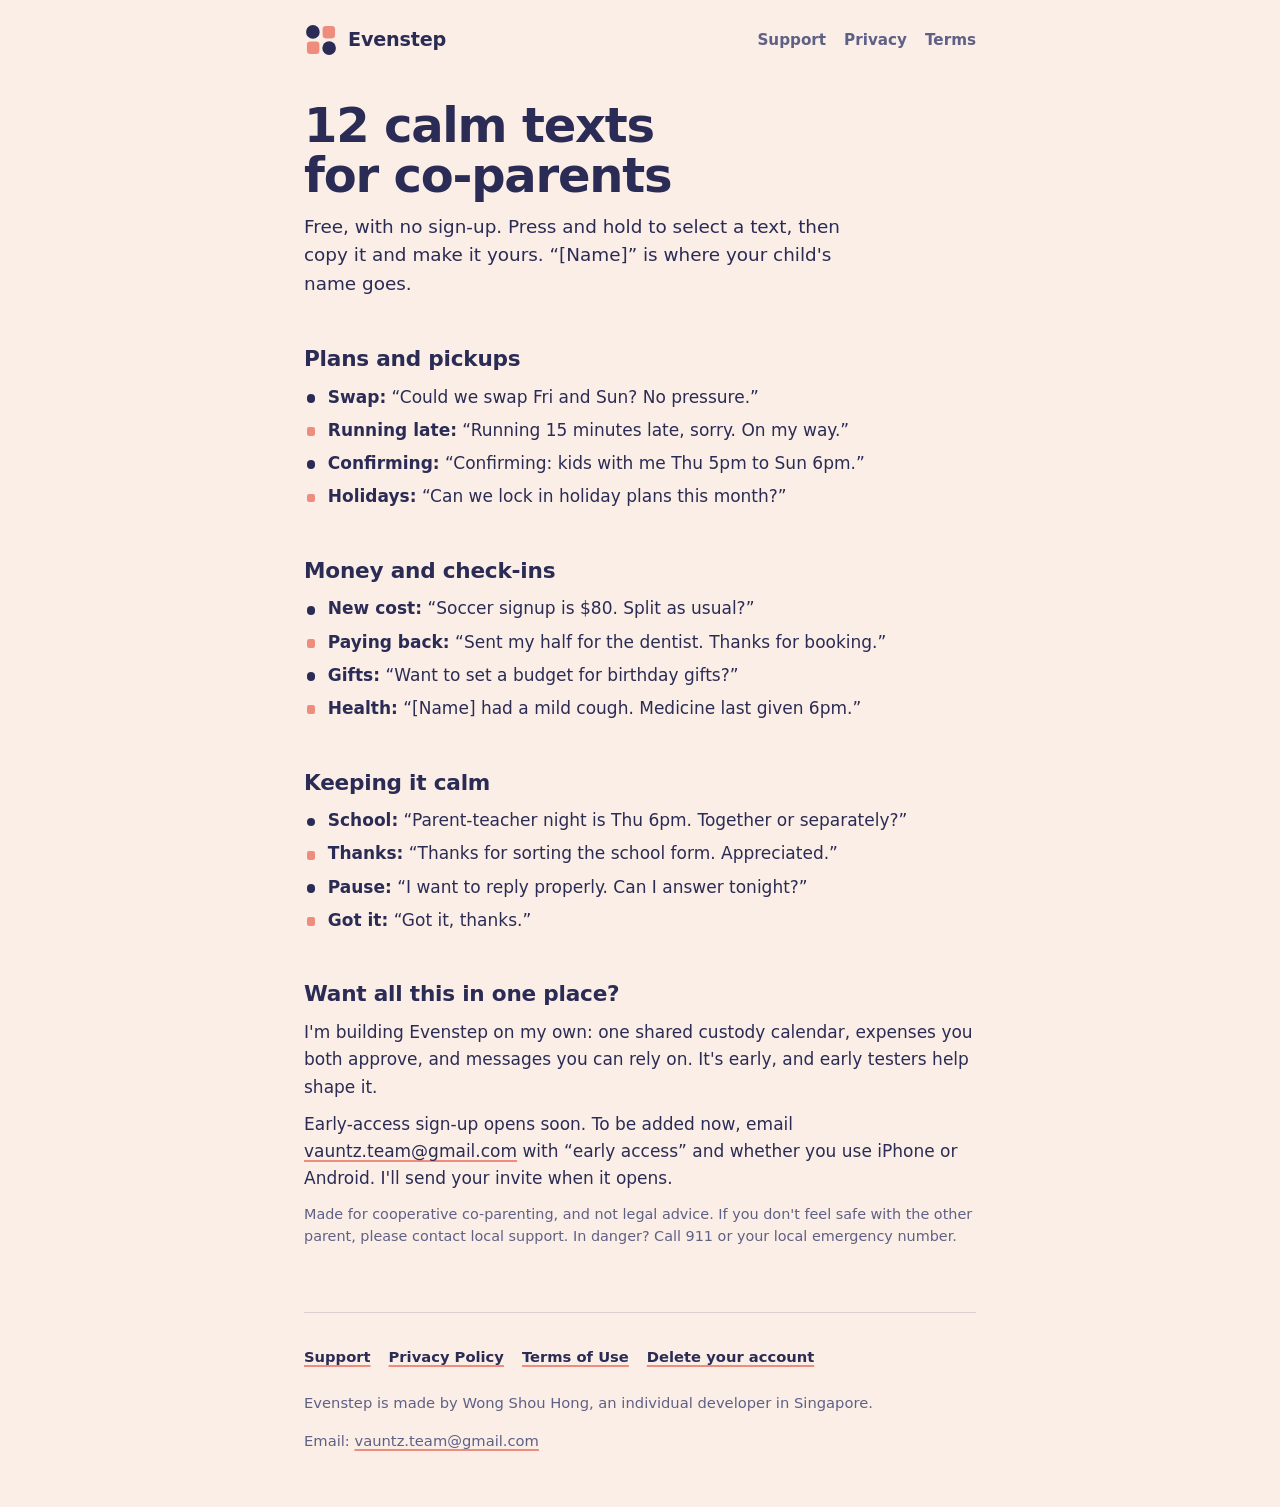
==== calm/index.html @ fd43a2b1 "Add /calm/ page (12 calm texts + early access) and early-access list to Privacy Policy (v1.1 pre-lau" ====
<!doctype html>
<html lang="en">
<head>
<meta charset="utf-8">
<meta name="viewport" content="width=device-width,initial-scale=1">
<title>12 calm texts for co-parents – Evenstep</title>
<meta name="description" content="Free: 12 short, friendly texts co-parents can copy for pickups, swaps, costs and check-ins.">
<meta name="color-scheme" content="light dark">
<meta name="theme-color" content="#fbeee6" media="(prefers-color-scheme: light)">
<meta name="theme-color" content="#0d0f24" media="(prefers-color-scheme: dark)">
<meta name="referrer" content="no-referrer">
<link rel="icon" href="/favicon.svg" type="image/svg+xml">
<link rel="apple-touch-icon" href="/apple-touch-icon.png">
<link rel="stylesheet" href="/assets/style.css">
</head>
<body>
<a class="skip" href="#main">Skip to content</a>
<div class="wrap">
<header class="top">
<a class="brand" href="/" aria-label="Evenstep home"><svg viewBox="14 14 36 36" aria-hidden="true"><circle class="lgn" cx="23.4" cy="23.4" r="7.2"/><rect class="lgc" x="33.7" y="17.1" width="13.2" height="13.2" rx="3.5"/><rect class="lgc" x="17.1" y="33.7" width="13.2" height="13.2" rx="3.5"/><circle class="lgn" cx="40.6" cy="40.6" r="7.2"/></svg><span>Evenstep</span></a>
<nav aria-label="Site"><ul class="nav"><li><a href="/support/">Support</a></li><li><a href="/privacy/">Privacy</a></li><li><a href="/terms/">Terms</a></li></ul></nav>
</header>
<main id="main">
<h1>12 calm texts for co-parents</h1>
<p class="lede">Free, with no sign-up. Press and hold to select a text, then copy it and make it yours. “[Name]” is where your child's name goes.</p>
<div class="doc">
<h2>Plans and pickups</h2><ul><li><strong>Swap:</strong> “Could we swap Fri and Sun? No pressure.”</li><li><strong>Running late:</strong> “Running 15 minutes late, sorry. On my way.”</li><li><strong>Confirming:</strong> “Confirming: kids with me Thu 5pm to Sun 6pm.”</li><li><strong>Holidays:</strong> “Can we lock in holiday plans this month?”</li></ul><h2>Money and check-ins</h2><ul><li><strong>New cost:</strong> “Soccer signup is $80. Split as usual?”</li><li><strong>Paying back:</strong> “Sent my half for the dentist. Thanks for booking.”</li><li><strong>Gifts:</strong> “Want to set a budget for birthday gifts?”</li><li><strong>Health:</strong> “[Name] had a mild cough. Medicine last given 6pm.”</li></ul><h2>Keeping it calm</h2><ul><li><strong>School:</strong> “Parent-teacher night is Thu 6pm. Together or separately?”</li><li><strong>Thanks:</strong> “Thanks for sorting the school form. Appreciated.”</li><li><strong>Pause:</strong> “I want to reply properly. Can I answer tonight?”</li><li><strong>Got it:</strong> “Got it, thanks.”</li></ul>
<h2>Want all this in one place?</h2>
<p>I'm building Evenstep on my own: one shared custody calendar, expenses you both approve, and messages you can rely on. It's early, and early testers help shape it.</p>
<p>Early-access sign-up opens soon. To be added now, email <a href="mailto:vauntz.team@gmail.com?subject=Early%20access">vauntz.team@gmail.com</a> with “early access” and whether you use iPhone or Android. I'll send your invite when it opens.</p>
<p class="meta">Made for cooperative co-parenting, and not legal advice. If you don't feel safe with the other parent, please contact local support. In danger? Call 911 or your local emergency number.</p>
</div>
</main>
<footer class="foot">
<nav aria-label="Help and policies"><ul><li><a href="/support/">Support</a></li><li><a href="/privacy/">Privacy Policy</a></li><li><a href="/terms/">Terms of Use</a></li><li><a href="/delete-account/">Delete your account</a></li></ul></nav>
<p>Evenstep is made by Wong Shou Hong, an individual developer in Singapore.</p>
<p>Email: <a href="mailto:vauntz.team@gmail.com">vauntz.team@gmail.com</a></p>
</footer>
</div>
</body>
</html>
---- assets/style.css ----
/* Evenstep website. Colours match the app (light, and dark "palette C"). No web fonts: the phone's own rounded system font. */
:root{
  color-scheme:light;
  --bg:#fbeee6;--card:#fff8f2;--ink:#2b2c55;--mut:#5f6086;
  --line:rgba(43,44,85,.16);--line2:rgba(43,44,85,.38);
  --coral:#ee8c7e;--navy:#2b2c55;--lgn:#2b2c55;
  --sky1:#cdc7e2;--sky2:#f7d3cb;--tree:#23244a;--wall:#fbe3c8;--win:#cdc7e2;
  --f:"Nunito",ui-rounded,"SF Pro Rounded","SF Pro Text",-apple-system,system-ui,"Segoe UI",Roboto,"Helvetica Neue",Arial,sans-serif;
}
@media (prefers-color-scheme:dark){
  :root{
    color-scheme:dark;
    --bg:#0d0f24;--card:#1d2152;--ink:#fbeee6;--mut:#b4b6da;
    --line:rgba(251,238,230,.18);--line2:rgba(251,238,230,.42);
    --coral:#f09a8c;--navy:#4b50a6;--lgn:#9ea2e8;
    --sky1:#363a82;--sky2:#6a4f86;--tree:#0f1129;--wall:#f2dcc6;--win:#363a82;
  }
}
*{box-sizing:border-box}
html{-webkit-text-size-adjust:100%;text-size-adjust:100%}
body{margin:0;background:var(--bg);color:var(--ink);font:500 17px/1.6 var(--f);overflow-wrap:anywhere}
.wrap{max-width:44rem;margin:0 auto;padding:0 16px}
a{color:inherit;text-decoration-line:underline;text-decoration-color:var(--coral);text-decoration-thickness:.14em;text-underline-offset:.2em}
a:hover{text-decoration-color:currentColor}
a:focus-visible,summary:focus-visible{outline:3px solid var(--ink);outline-offset:3px;border-radius:6px}
.skip{position:absolute;left:-999px;top:8px;background:var(--ink);color:var(--bg);padding:10px 14px;border-radius:10px;z-index:9;text-decoration:none}
.skip:focus{left:16px}

/* header */
.top{display:flex;flex-wrap:wrap;align-items:center;justify-content:space-between;gap:4px 18px;padding:18px 0 10px}
.brand{display:inline-flex;align-items:center;gap:10px;font-weight:800;font-size:1.2rem;letter-spacing:-.01em;text-decoration:none;min-height:44px}
.brand svg{width:34px;height:34px;flex:none}
.nav{display:flex;flex-wrap:wrap;gap:0 18px;margin:0;padding:0;list-style:none}
.nav a{display:inline-flex;align-items:center;min-height:44px;font-weight:700;font-size:.95rem;text-decoration:none;color:var(--mut)}
.nav a:hover,.nav a[aria-current=page]{color:var(--ink)}
.nav a[aria-current=page]{text-decoration:underline;text-decoration-color:var(--coral);text-decoration-thickness:.14em;text-underline-offset:.35em}
.lgn{fill:var(--lgn)}.lgc{fill:var(--coral)}

/* page heading */
main{padding-bottom:56px}
h1{font-weight:800;font-size:clamp(2.1rem,8vw,3rem);line-height:1.05;letter-spacing:-.025em;margin:28px 0 12px;overflow-wrap:break-word}
.meta{color:var(--mut);font-size:.9rem;line-height:1.55;margin:0 0 18px}
.notice{background:var(--card);border:1.5px dashed var(--line2);border-radius:18px;padding:14px 16px;margin:0 0 22px;font-size:.98rem}
.notice p{margin:0}
.toc{border-top:1px solid var(--line);border-bottom:1px solid var(--line);margin:0 0 8px}
.toc summary{cursor:pointer;font-weight:800;min-height:48px;display:flex;align-items:center;justify-content:space-between;gap:12px;list-style:none}
.toc summary::-webkit-details-marker{display:none}
.toc summary::after{content:"";flex:none;width:.55em;height:.55em;margin-right:4px;border-right:2.5px solid currentColor;border-bottom:2.5px solid currentColor;transform:translateY(-25%) rotate(45deg);transition:transform .2s ease}
.toc[open] summary::after{transform:translateY(25%) rotate(-135deg)}
.toc ul{list-style:none;padding:0 0 14px;margin:0;columns:2 15rem;column-gap:24px}
.toc li{margin:0;padding:4px 0;break-inside:avoid;font-size:.95rem}
.toc li::before{display:none}

/* content */
.doc h2{font-weight:800;font-size:1.35rem;line-height:1.25;letter-spacing:-.01em;margin:2.2em 0 .5em;scroll-margin-top:16px}
.doc h3{font-weight:800;font-size:1.08rem;line-height:1.3;margin:1.7em 0 .3em;scroll-margin-top:16px}
.doc p{margin:.6em 0}
.doc strong{font-weight:800}
.doc ul{list-style:none;padding:0;margin:.6em 0}
.doc ul>li{position:relative;padding-left:1.4em;margin:.35em 0}
.doc ul>li::before{content:"";position:absolute;left:.15em;top:.62em;width:.5em;height:.5em;border-radius:50%;background:var(--navy)}
.doc ul>li:nth-child(even)::before{border-radius:.13em;background:var(--coral)}
.doc ul ul>li::before,.doc ul ul>li:nth-child(even)::before{background:transparent;border:2px solid var(--mut);border-radius:50%;width:.42em;height:.42em}
.doc ol{padding-left:1.6em;margin:.6em 0}
.doc ol>li{margin:.5em 0;padding-left:.2em}
.doc ol>li::marker{font-weight:800;color:var(--ink)}

/* tables: real tables on wide screens, stacked rows on phones */
.tbl{margin:1em 0 1.3em}
.doc table{width:100%;border-collapse:collapse;font-size:.94rem;line-height:1.45}
.doc th,.doc td{text-align:left;vertical-align:top;padding:9px 10px 9px 0;border-top:1px solid var(--line)}
.doc thead th{font-weight:800;color:var(--mut);border-top:0;padding-top:0}
.doc tbody th{font-weight:800}
@media (max-width:40rem){
  .doc thead{position:absolute;width:1px;height:1px;overflow:hidden;clip:rect(0 0 0 0);white-space:nowrap}
  .doc table,.doc tbody,.doc tr,.doc th,.doc td{display:block;width:100%}
  .doc tbody tr{background:var(--card);border:1px solid var(--line);border-radius:16px;padding:12px 14px;margin:0 0 10px}
  .doc tbody th,.doc tbody td{border:0;padding:2px 0}
  .doc tbody th{font-size:1rem;margin-bottom:4px}
  .doc tbody td::before{content:attr(data-label) ": ";font-weight:800;color:var(--mut)}
}

/* home */
.hero h1{font-size:clamp(2.3rem,10vw,3.6rem);margin-top:22px}
.lede{font-size:1.15rem;line-height:1.55;margin:0 0 10px;max-width:36rem}
.soon{display:inline-block;font-weight:800;font-size:.95rem;line-height:1.4;border:1.5px dashed var(--line2);border-radius:14px;padding:7px 14px;margin:6px 0 22px}
.scene{display:block;width:100%;height:auto;border-radius:28px;background:linear-gradient(180deg,var(--sky1),var(--sky2))}
.m1{fill:var(--coral)}.m2{fill:var(--navy)}.tr{fill:var(--tree)}.wl{fill:var(--wall)}.wn{fill:var(--win)}.rf{stroke:var(--tree);stroke-width:2;stroke-linejoin:round}.rn{fill:var(--navy)}.rc{fill:var(--coral)}.pth{fill:none;stroke:var(--wall);stroke-width:3;stroke-linecap:round;stroke-dasharray:1 9}

/* footer */
.foot{border-top:1px solid var(--line);padding:22px 0 40px;color:var(--mut);font-size:.92rem}
.foot ul{list-style:none;padding:0;margin:0 0 12px;display:flex;flex-wrap:wrap;gap:0 18px}
.foot li a{display:inline-flex;align-items:center;min-height:44px;font-weight:700;color:var(--ink)}
.foot p{margin:.3em 0}
@media (prefers-reduced-motion:reduce){*{scroll-behavior:auto!important}}
@media print{.top .nav,.toc,.foot ul,.skip{display:none}body{background:#fff;color:#000}.notice{border-color:#999}}

/* review fixes, 22 Oct 2026 */
.doc th,.doc td{overflow-wrap:break-word}
.foot p a{display:inline-flex;align-items:center;min-height:44px}
.toc li{padding:0}
.toc li a{display:block;padding:10px 0}
h1,.doc h2,.doc h3{text-wrap:balance}
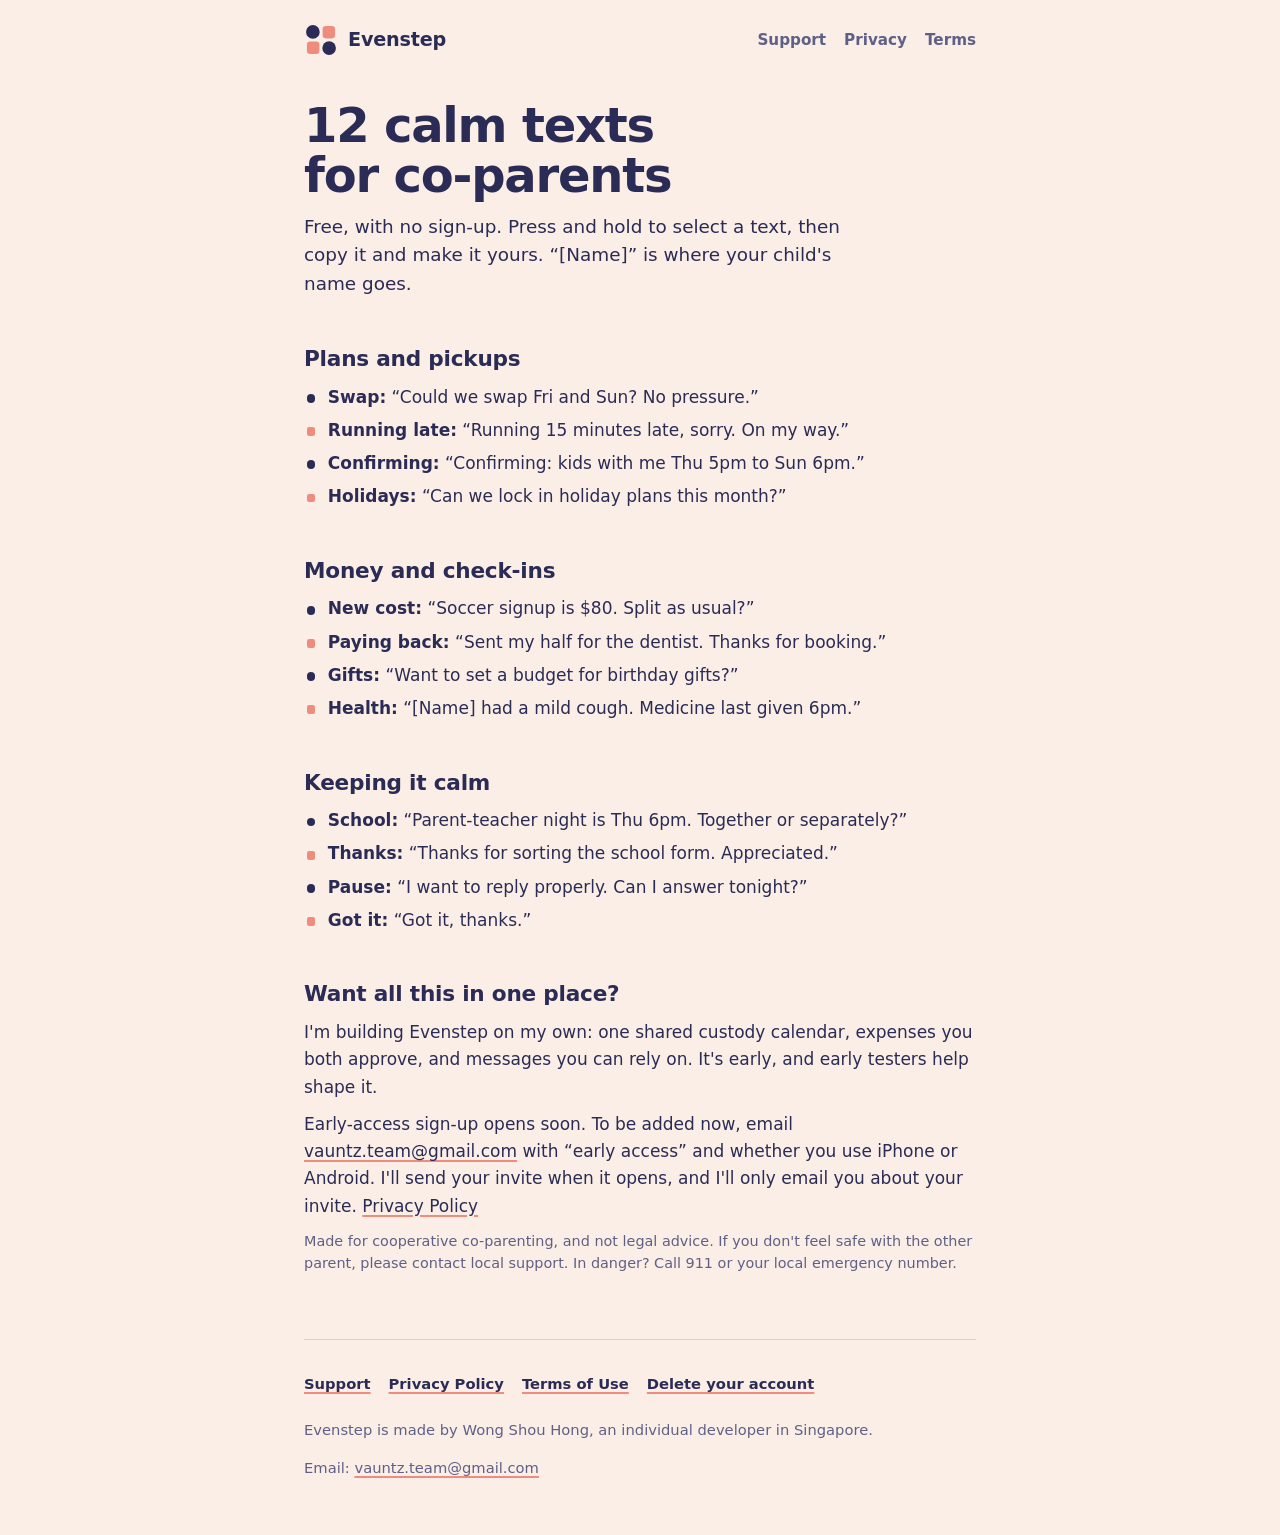
==== commit 52c5daba: "Fix build: restore all pages (quoting error in calm page note) Co-Authored-By: Claude Opus 5.5 <nore" ====
--- a/calm/index.html
+++ b/calm/index.html
@@ -27,7 +27,7 @@
 <h2>Plans and pickups</h2><ul><li><strong>Swap:</strong> “Could we swap Fri and Sun? No pressure.”</li><li><strong>Running late:</strong> “Running 15 minutes late, sorry. On my way.”</li><li><strong>Confirming:</strong> “Confirming: kids with me Thu 5pm to Sun 6pm.”</li><li><strong>Holidays:</strong> “Can we lock in holiday plans this month?”</li></ul><h2>Money and check-ins</h2><ul><li><strong>New cost:</strong> “Soccer signup is $80. Split as usual?”</li><li><strong>Paying back:</strong> “Sent my half for the dentist. Thanks for booking.”</li><li><strong>Gifts:</strong> “Want to set a budget for birthday gifts?”</li><li><strong>Health:</strong> “[Name] had a mild cough. Medicine last given 6pm.”</li></ul><h2>Keeping it calm</h2><ul><li><strong>School:</strong> “Parent-teacher night is Thu 6pm. Together or separately?”</li><li><strong>Thanks:</strong> “Thanks for sorting the school form. Appreciated.”</li><li><strong>Pause:</strong> “I want to reply properly. Can I answer tonight?”</li><li><strong>Got it:</strong> “Got it, thanks.”</li></ul>
 <h2>Want all this in one place?</h2>
 <p>I'm building Evenstep on my own: one shared custody calendar, expenses you both approve, and messages you can rely on. It's early, and early testers help shape it.</p>
-<p>Early-access sign-up opens soon. To be added now, email <a href="mailto:vauntz.team@gmail.com?subject=Early%20access">vauntz.team@gmail.com</a> with “early access” and whether you use iPhone or Android. I'll send your invite when it opens.</p>
+<p>Early-access sign-up opens soon. To be added now, email <a href="mailto:vauntz.team@gmail.com?subject=Early%20access">vauntz.team@gmail.com</a> with “early access” and whether you use iPhone or Android. I'll send your invite when it opens, and I'll only email you about your invite. <a href='/privacy/'>Privacy Policy</a></p>
 <p class="meta">Made for cooperative co-parenting, and not legal advice. If you don't feel safe with the other parent, please contact local support. In danger? Call 911 or your local emergency number.</p>
 </div>
 </main>
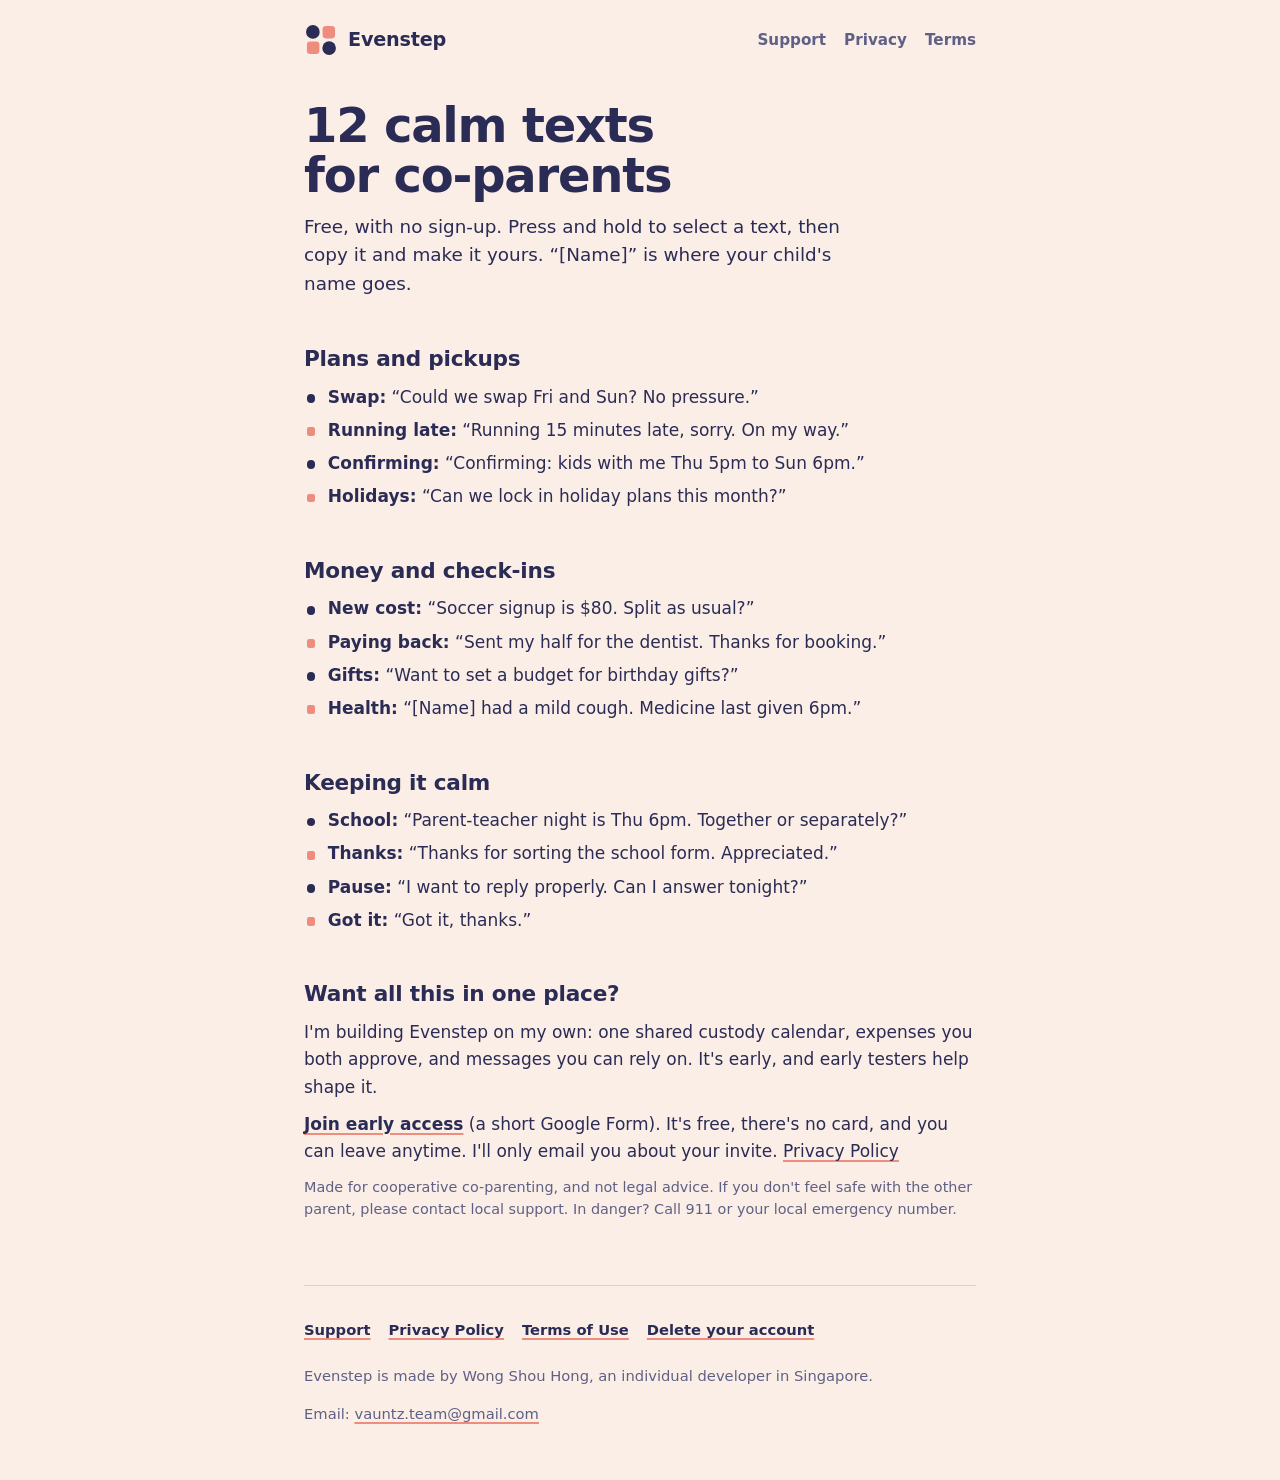
==== commit b1047dad: "Calm page: link the early-access Google Form Co-Authored-By: Claude Opus 5.5 <noreply@anthropic.com>" ====
--- a/calm/index.html
+++ b/calm/index.html
@@ -27,7 +27,7 @@
 <h2>Plans and pickups</h2><ul><li><strong>Swap:</strong> “Could we swap Fri and Sun? No pressure.”</li><li><strong>Running late:</strong> “Running 15 minutes late, sorry. On my way.”</li><li><strong>Confirming:</strong> “Confirming: kids with me Thu 5pm to Sun 6pm.”</li><li><strong>Holidays:</strong> “Can we lock in holiday plans this month?”</li></ul><h2>Money and check-ins</h2><ul><li><strong>New cost:</strong> “Soccer signup is $80. Split as usual?”</li><li><strong>Paying back:</strong> “Sent my half for the dentist. Thanks for booking.”</li><li><strong>Gifts:</strong> “Want to set a budget for birthday gifts?”</li><li><strong>Health:</strong> “[Name] had a mild cough. Medicine last given 6pm.”</li></ul><h2>Keeping it calm</h2><ul><li><strong>School:</strong> “Parent-teacher night is Thu 6pm. Together or separately?”</li><li><strong>Thanks:</strong> “Thanks for sorting the school form. Appreciated.”</li><li><strong>Pause:</strong> “I want to reply properly. Can I answer tonight?”</li><li><strong>Got it:</strong> “Got it, thanks.”</li></ul>
 <h2>Want all this in one place?</h2>
 <p>I'm building Evenstep on my own: one shared custody calendar, expenses you both approve, and messages you can rely on. It's early, and early testers help shape it.</p>
-<p>Early-access sign-up opens soon. To be added now, email <a href="mailto:vauntz.team@gmail.com?subject=Early%20access">vauntz.team@gmail.com</a> with “early access” and whether you use iPhone or Android. I'll send your invite when it opens, and I'll only email you about your invite. <a href='/privacy/'>Privacy Policy</a></p>
+<p><a href="https://forms.gle/FTUVDpLibvoAQpgg6"><strong>Join early access</strong></a> (a short Google Form). It's free, there's no card, and you can leave anytime. I'll only email you about your invite. <a href='/privacy/'>Privacy Policy</a></p>
 <p class="meta">Made for cooperative co-parenting, and not legal advice. If you don't feel safe with the other parent, please contact local support. In danger? Call 911 or your local emergency number.</p>
 </div>
 </main>
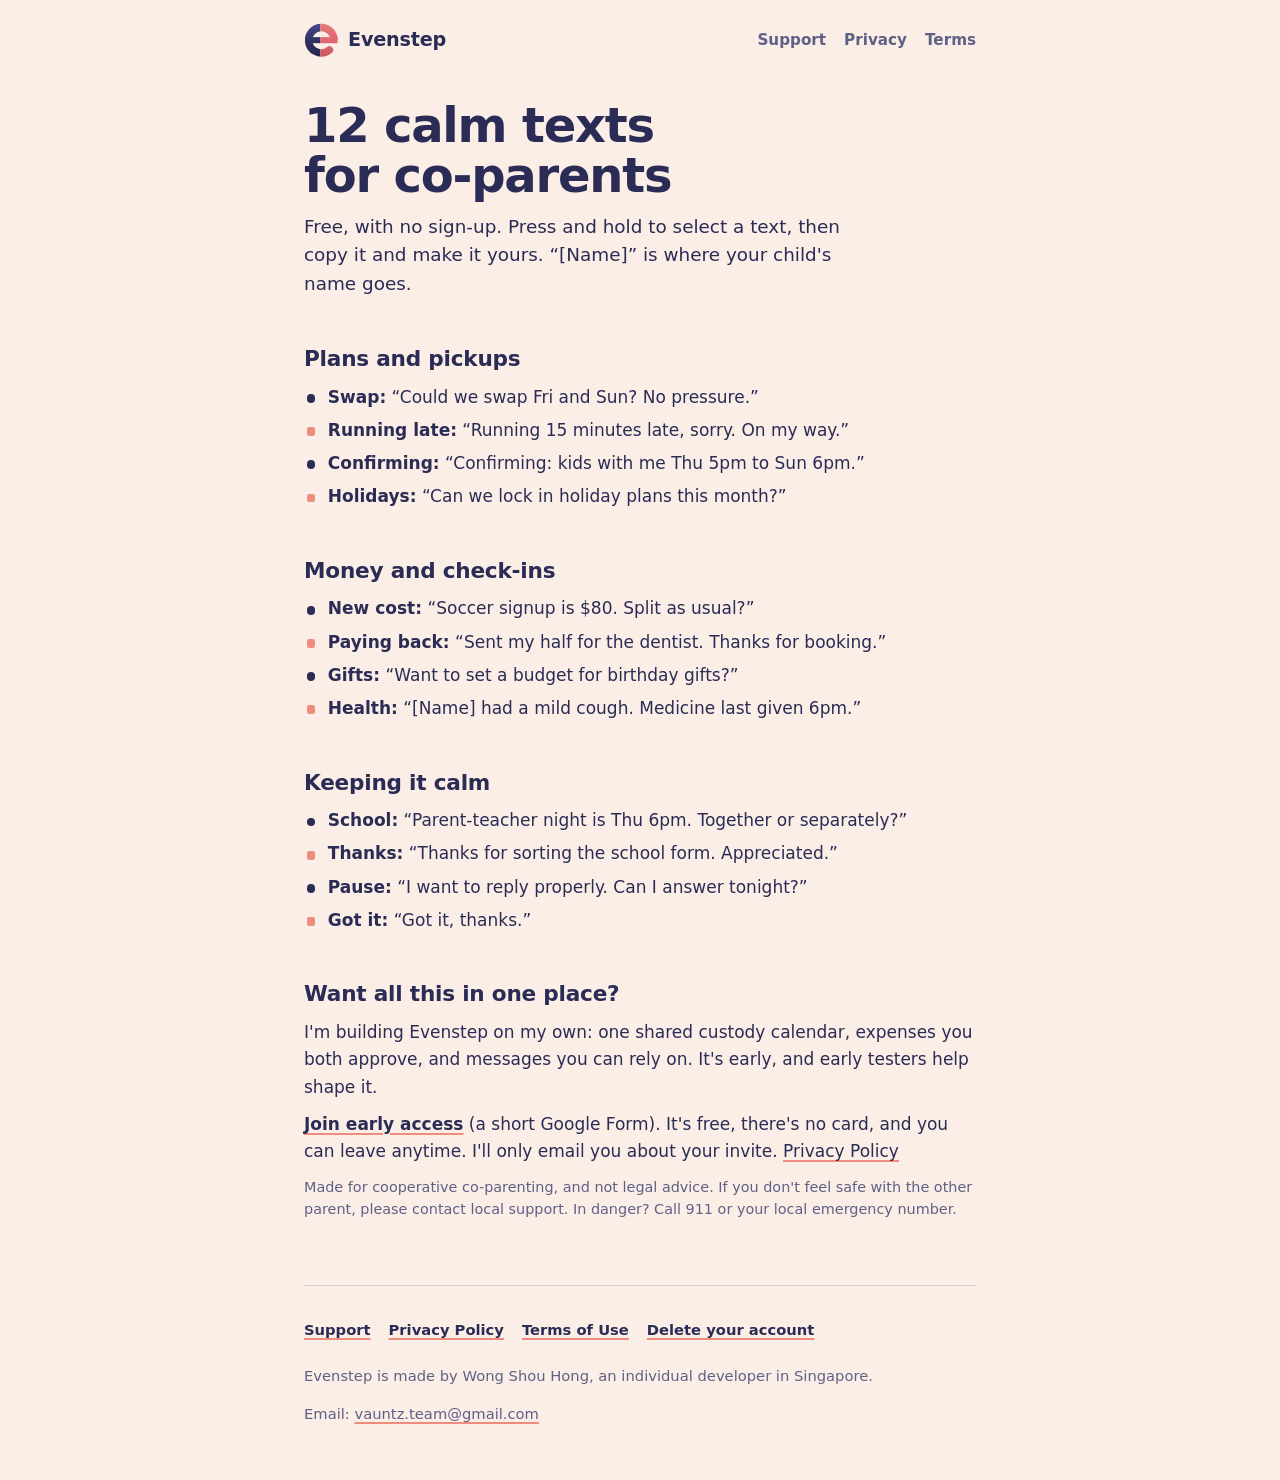
==== commit 01cad045: "The e logo, favicon and home-screen icon (the app icon's design); light mode only Founder, 7 Nov 202" ====
--- a/calm/index.html
+++ b/calm/index.html
@@ -5,9 +5,8 @@
 <meta name="viewport" content="width=device-width,initial-scale=1">
 <title>12 calm texts for co-parents – Evenstep</title>
 <meta name="description" content="Free: 12 short, friendly texts co-parents can copy for pickups, swaps, costs and check-ins.">
-<meta name="color-scheme" content="light dark">
-<meta name="theme-color" content="#fbeee6" media="(prefers-color-scheme: light)">
-<meta name="theme-color" content="#0d0f24" media="(prefers-color-scheme: dark)">
+<meta name="color-scheme" content="light">
+<meta name="theme-color" content="#fbeee6">
 <meta name="referrer" content="no-referrer">
 <link rel="icon" href="/favicon.svg" type="image/svg+xml">
 <link rel="apple-touch-icon" href="/apple-touch-icon.png">
@@ -17,7 +16,7 @@
 <a class="skip" href="#main">Skip to content</a>
 <div class="wrap">
 <header class="top">
-<a class="brand" href="/" aria-label="Evenstep home"><svg viewBox="14 14 36 36" aria-hidden="true"><circle class="lgn" cx="23.4" cy="23.4" r="7.2"/><rect class="lgc" x="33.7" y="17.1" width="13.2" height="13.2" rx="3.5"/><rect class="lgc" x="17.1" y="33.7" width="13.2" height="13.2" rx="3.5"/><circle class="lgn" cx="40.6" cy="40.6" r="7.2"/></svg><span>Evenstep</span></a>
+<a class="brand" href="/" aria-label="Evenstep home"><svg viewBox="170 170 684 684" aria-hidden="true"><defs><clipPath id="ec"><circle cx="512" cy="512" r="330"/></clipPath><clipPath id="eL"><rect x="-300" y="-300" width="793.75" height="1624"/></clipPath><clipPath id="eR"><rect x="493.75" y="-300" width="830.25" height="1624"/></clipPath><linearGradient id="gl" gradientUnits="userSpaceOnUse" x1="0" y1="182" x2="0" y2="842"><stop offset="0" stop-color="#45488c"/><stop offset=".55" stop-color="#2f315f"/><stop offset="1" stop-color="#242549"/></linearGradient><linearGradient id="gr" gradientUnits="userSpaceOnUse" x1="0" y1="182" x2="0" y2="842"><stop offset="0" stop-color="#e9787a"/><stop offset=".55" stop-color="#df6670"/><stop offset="1" stop-color="#cf5664"/></linearGradient></defs><g transform="translate(6.9 3.25)"><g clip-path="url(#eL)"><path d="M257 512A255 255 0 0 0 404.23 743.11A255 255 0 0 0 675.91 707.34" fill="none" stroke="url(#gl)" stroke-width="150" stroke-linecap="round"/><path d="M257 512A255 255 0 0 1 512 257A255 255 0 0 1 767 512" fill="none" stroke="url(#gl)" stroke-width="150"/><rect x="182" y="451" width="660" height="122" fill="url(#gl)" clip-path="url(#ec)"/></g><g clip-path="url(#eR)"><path d="M257 512A255 255 0 0 0 404.23 743.11A255 255 0 0 0 675.91 707.34" fill="none" stroke="url(#gr)" stroke-width="150" stroke-linecap="round"/><path d="M257 512A255 255 0 0 1 512 257A255 255 0 0 1 767 512" fill="none" stroke="url(#gr)" stroke-width="150"/><rect x="182" y="451" width="660" height="122" fill="url(#gr)" clip-path="url(#ec)"/></g></g></svg><span>Evenstep</span></a>
 <nav aria-label="Site"><ul class="nav"><li><a href="/support/">Support</a></li><li><a href="/privacy/">Privacy</a></li><li><a href="/terms/">Terms</a></li></ul></nav>
 </header>
 <main id="main">
--- a/assets/style.css
+++ b/assets/style.css
@@ -1,20 +1,11 @@
-/* Evenstep website. Colours match the app (light, and dark "palette C"). No web fonts: the phone's own rounded system font. */
+/* Evenstep website. Colours match the app's light mode (the site is light only: founder, 7 Nov 2026). No web fonts: the phone's own rounded system font. */
 :root{
   color-scheme:light;
   --bg:#fbeee6;--card:#fff8f2;--ink:#2b2c55;--mut:#5f6086;
   --line:rgba(43,44,85,.16);--line2:rgba(43,44,85,.38);
-  --coral:#ee8c7e;--navy:#2b2c55;--lgn:#2b2c55;
+  --coral:#ee8c7e;--navy:#2b2c55;
   --sky1:#cdc7e2;--sky2:#f7d3cb;--tree:#23244a;--wall:#fbe3c8;--win:#cdc7e2;
   --f:"Nunito",ui-rounded,"SF Pro Rounded","SF Pro Text",-apple-system,system-ui,"Segoe UI",Roboto,"Helvetica Neue",Arial,sans-serif;
-}
-@media (prefers-color-scheme:dark){
-  :root{
-    color-scheme:dark;
-    --bg:#0d0f24;--card:#1d2152;--ink:#fbeee6;--mut:#b4b6da;
-    --line:rgba(251,238,230,.18);--line2:rgba(251,238,230,.42);
-    --coral:#f09a8c;--navy:#4b50a6;--lgn:#9ea2e8;
-    --sky1:#363a82;--sky2:#6a4f86;--tree:#0f1129;--wall:#f2dcc6;--win:#363a82;
-  }
 }
 *{box-sizing:border-box}
 html{-webkit-text-size-adjust:100%;text-size-adjust:100%}
@@ -34,7 +25,6 @@
 .nav a{display:inline-flex;align-items:center;min-height:44px;font-weight:700;font-size:.95rem;text-decoration:none;color:var(--mut)}
 .nav a:hover,.nav a[aria-current=page]{color:var(--ink)}
 .nav a[aria-current=page]{text-decoration:underline;text-decoration-color:var(--coral);text-decoration-thickness:.14em;text-underline-offset:.35em}
-.lgn{fill:var(--lgn)}.lgc{fill:var(--coral)}
 
 /* page heading */
 main{padding-bottom:56px}
